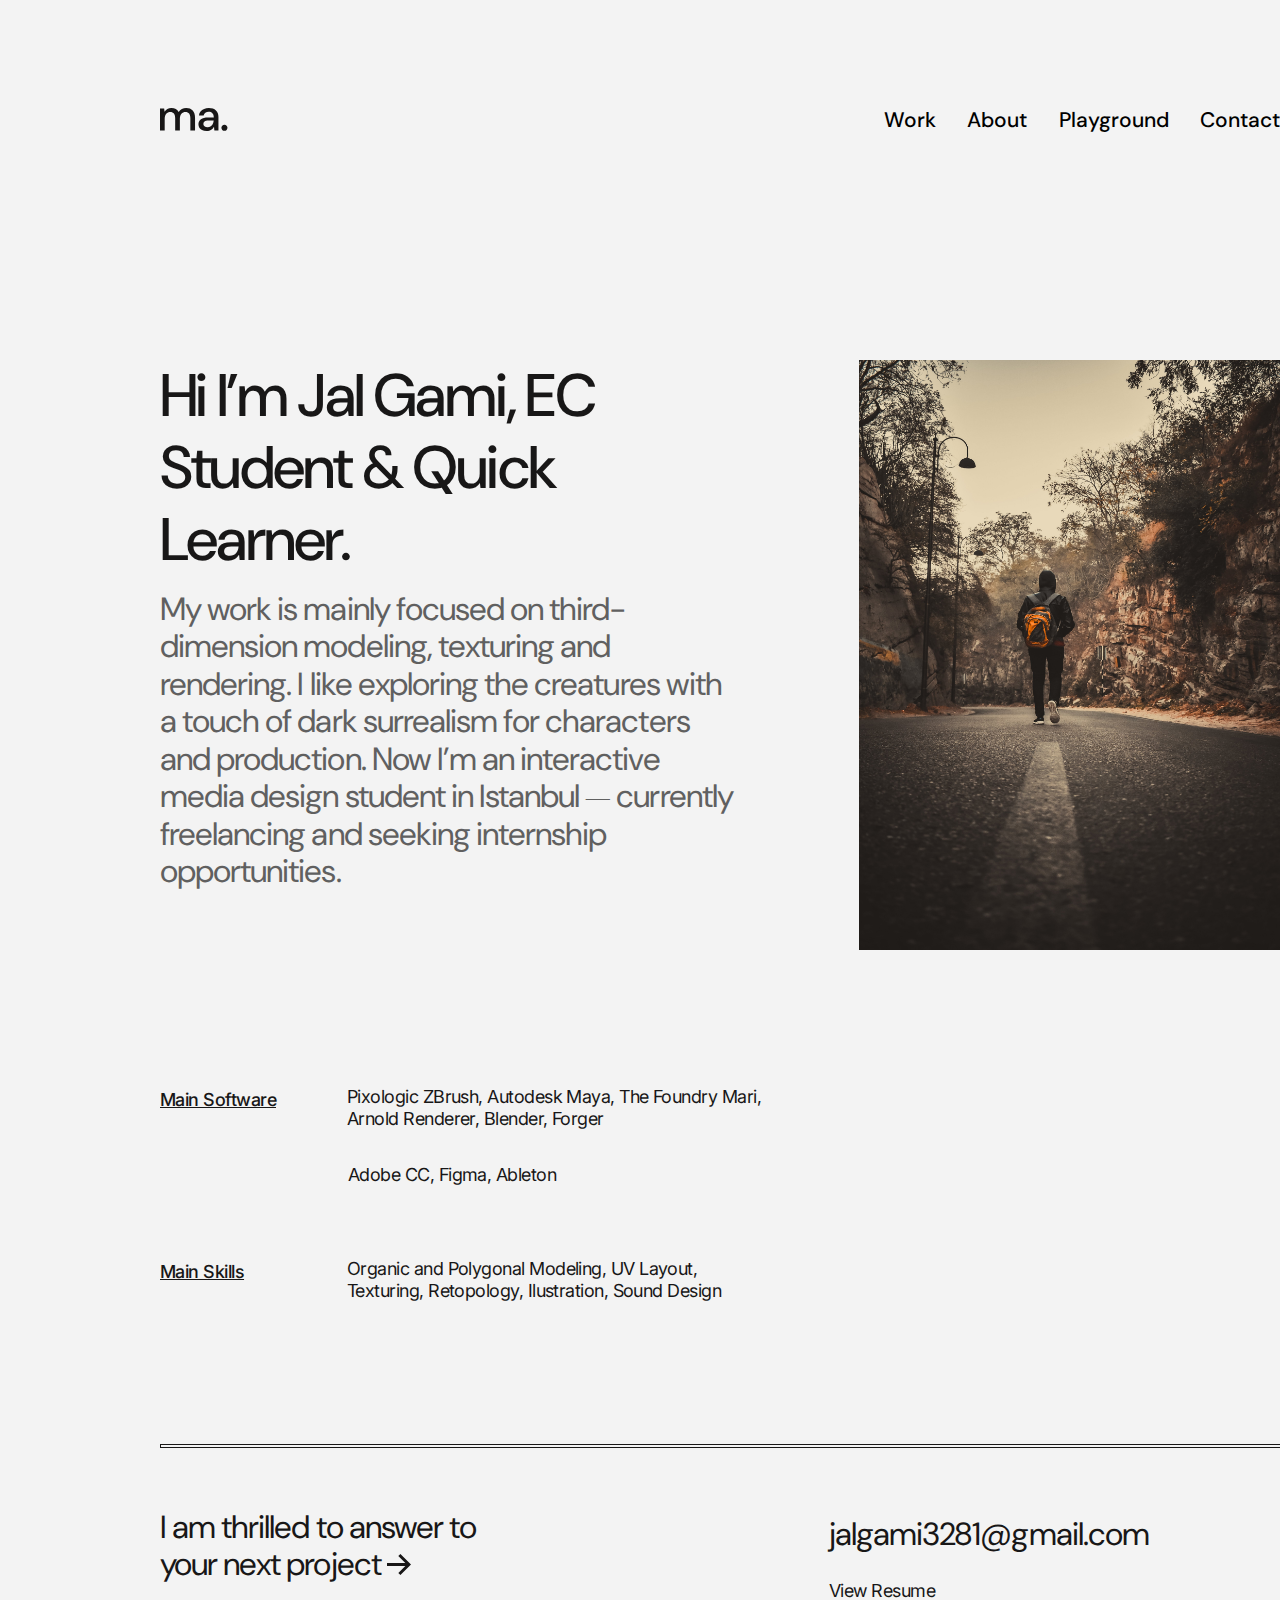
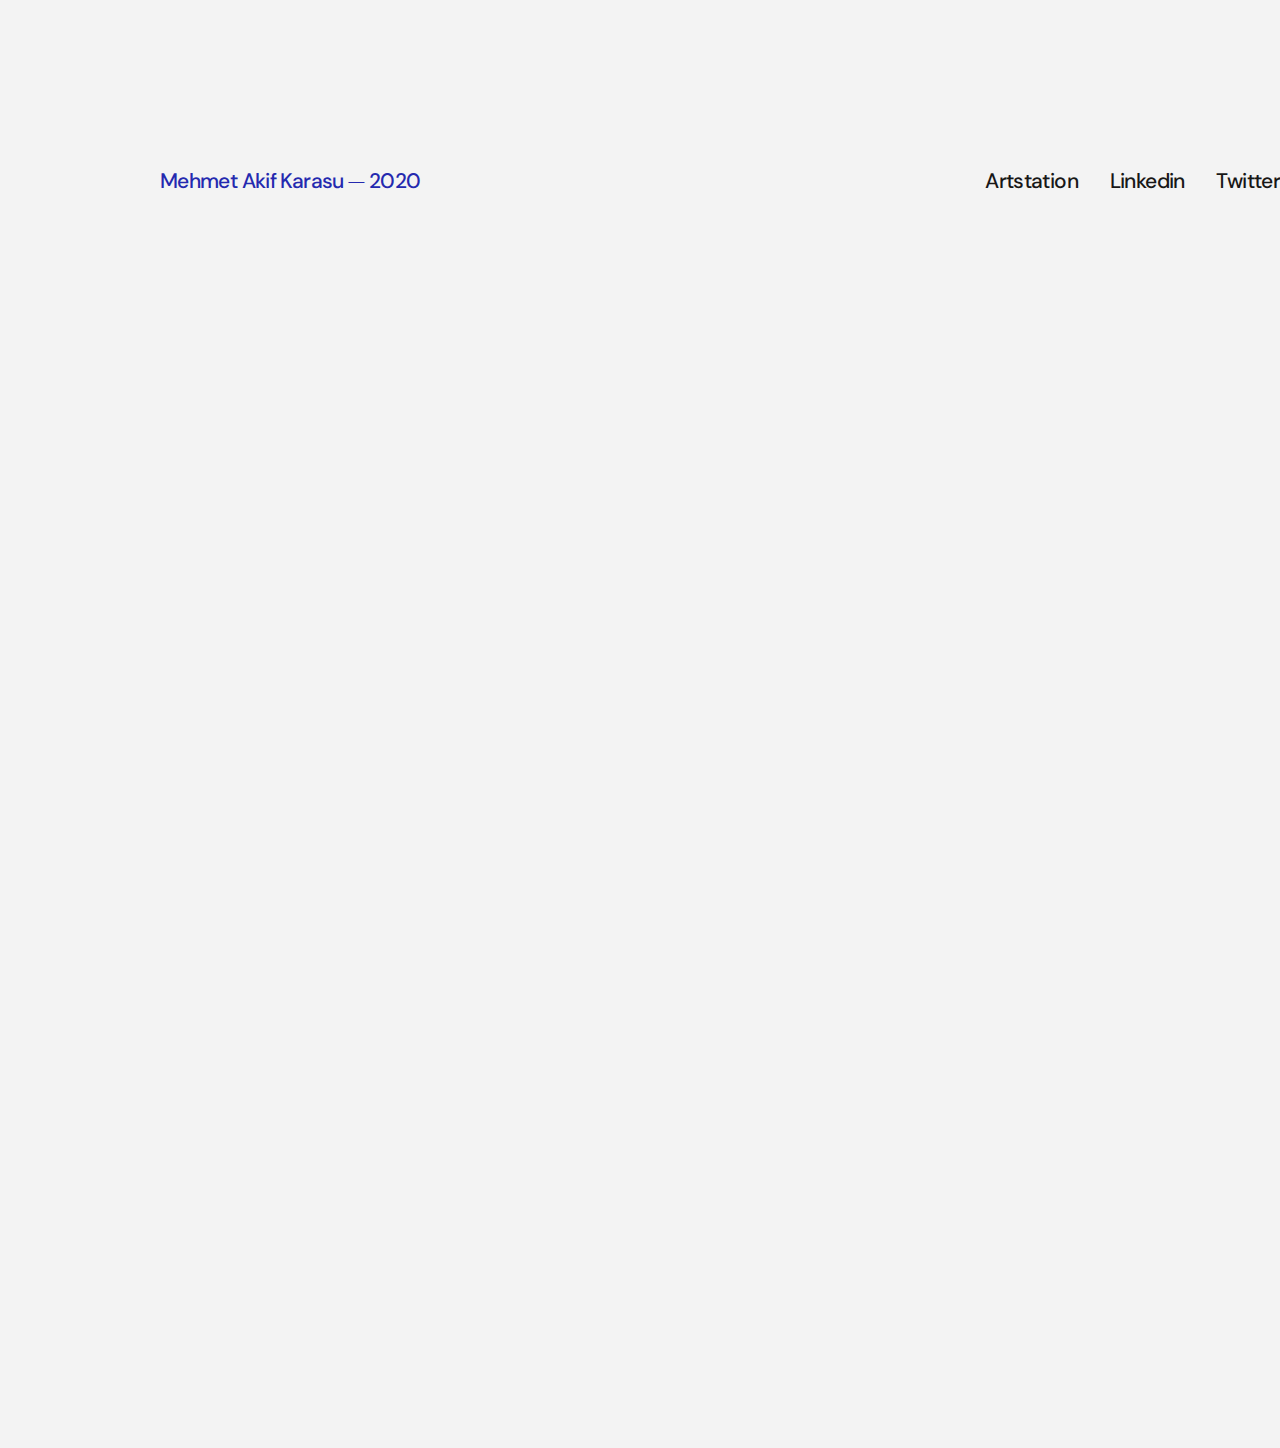
==== about.html @ daea24e1 "Add files via upload" ====
<!DOCTYPE html>
<html lang="en">
<head>
    <meta charset="UTF-8">
    <meta http-equiv="X-UA-Compatible" content="IE=edge">
    <meta name="viewport" content="width=device-width, initial-scale=1.0">
    <title>Portfolio-About-Page</title>
    <link rel="stylesheet" href="style_2.css">
</head>
<body>
    <!-- Navigation Bar -->
    <nav>
        
    <svg width="68" height="23" viewBox="0 0 68 23" fill="none" xmlns="http://www.w3.org/2000/svg">
    <path d="M0 22.4692V0.530769H4.15913L4.55734 3.62692C5.26528 2.50641 6.19445 1.62179 7.34484 0.973076C8.52474 0.324359 9.88162 0 11.4155 0C14.8962 0 17.315 1.37115 18.6718 4.11346C19.4683 2.84551 20.5302 1.84295 21.8575 1.10577C23.2144 0.36859 24.6745 0 26.2379 0C28.9812 0 31.1345 0.825641 32.6978 2.47692C34.2612 4.1282 35.0429 6.59038 35.0429 9.86346V22.4692H30.3528V10.35C30.3528 6.10385 28.7304 3.98077 25.4857 3.98077C23.8339 3.98077 22.477 4.6 21.4151 5.83846C20.3827 7.07692 19.8665 8.84615 19.8665 11.1462V22.4692H15.1764V10.35C15.1764 6.10385 13.5393 3.98077 10.2651 3.98077C8.64273 3.98077 7.3006 4.6 6.23869 5.83846C5.20628 7.07692 4.69008 8.84615 4.69008 11.1462V22.4692H0Z" fill="#181717"/>
    <path d="M46.636 23C44.7777 23 43.2438 22.6904 42.0344 22.0712C40.825 21.4519 39.9254 20.641 39.3354 19.6385C38.7455 18.6064 38.4505 17.4859 38.4505 16.2769C38.4505 14.1538 39.2764 12.4731 40.9283 11.2346C42.5801 9.99616 44.9399 9.37692 48.0076 9.37692H53.7596V8.97885C53.7596 7.26859 53.2877 5.9859 52.3438 5.13077C51.4293 4.27564 50.2347 3.84808 48.7598 3.84808C47.4619 3.84808 46.3263 4.17243 45.3529 4.82115C44.409 5.44038 43.8338 6.36923 43.6273 7.60769H38.9372C39.0847 6.01539 39.6156 4.65897 40.5301 3.53846C41.474 2.38846 42.6539 1.51859 44.0697 0.928846C45.5151 0.309615 47.0932 0 48.8041 0C51.8718 0 54.2463 0.810897 55.9277 2.43269C57.609 4.025 58.4497 6.20705 58.4497 8.97885V22.4692H54.3791L53.9809 18.7096C53.3614 19.9186 52.4617 20.9359 51.2819 21.7615C50.102 22.5872 48.5533 23 46.636 23ZM47.5652 19.1962C48.8336 19.1962 49.8955 18.9013 50.7509 18.3115C51.6358 17.6923 52.3143 16.8814 52.7862 15.8788C53.2877 14.8763 53.5974 13.7705 53.7154 12.5615H48.4944C46.636 12.5615 45.3086 12.8859 44.5122 13.5346C43.7453 14.1833 43.3618 14.9942 43.3618 15.9673C43.3618 16.9699 43.7305 17.766 44.468 18.3558C45.2349 18.916 46.2673 19.1962 47.5652 19.1962Z" fill="#181717"/>
    <path d="M64.4492 22.7346C63.5643 22.7346 62.8268 22.4545 62.2369 21.8942C61.6764 21.3045 61.3962 20.6115 61.3962 19.8154C61.3962 18.9897 61.6764 18.2968 62.2369 17.7365C62.8268 17.1468 63.5643 16.8519 64.4492 16.8519C65.3341 16.8519 66.0568 17.1468 66.6172 17.7365C67.1777 18.2968 67.4579 18.9897 67.4579 19.8154C67.4579 20.6115 67.1777 21.3045 66.6172 21.8942C66.0568 22.4545 65.3341 22.7346 64.4492 22.7346Z" fill="#181717"/>
    </svg>
    
        <div class="nav-links">
            <ul>
                <li>Work</li>
                <li>About</li>
                <li>Playground</li>
                <li>Contact</li>
            </ul>
        </div>
    </nav>

    <!-- section -->

    <section>
        <div class="about">
            <div id="a-1">
                Hi I’m Jal Gami, EC Student & Quick Learner.
            </div>
            <div id="a-2">My work is mainly focused on third-dimension modeling, texturing and rendering. I like exploring the creatures with a touch of dark surrealism for characters and production.

                Now I’m an interactive media design student in Istanbul ⏤ currently freelancing and seeking internship opportunities.</div>
            </div>
            <div id="a-3">
                <img src="/About_Img.jpg" alt="My self" height="590px" width="421px">
        </div>
        <div class="info">
            <div id="i-1">
                <u>Main Software</u> 
            </div>
            <div id="i-2">
                Pixologic ZBrush, Autodesk Maya, The Foundry Mari, Arnold Renderer, Blender, Forger
            </div>
            <div id="i-3">
                Adobe CC, Figma, Ableton
            </div>
            <div id="i-4">
                Main Skills
            </div>
            <div id="i-5">
                Organic and Polygonal Modeling, UV Layout, Texturing, Retopology, Ilustration, Sound Design
            </div>
        </div>

        <div class="contact">
            <hr id="seprator">
            <div id="c-1">
                I am thrilled to answer to your next project 
            
                <svg width="24" height="21" viewBox="0 0 24 21" fill="none" xmlns="http://www.w3.org/2000/svg">
                <path d="M-5.24032e-07 9.01154L-3.92898e-07 12.0115L18.3146 12.0115L11.3126 18.9462L13.4097 21L24 10.5115L13.4097 8.7741e-07L11.3126 2.1L18.3146 9.01154L-5.24032e-07 9.01154Z" fill="#181717"/>
                </svg>
            </div>
            <div id="c-2">
                jalgami3281@gmail.com
            </div>
            <div id="c-3">
                View Resume
            </div>
        </div>

        <!-- footer-part -->
        
        <footer>
            <div class="f1">
                Mehmet Akif Karasu ⏤ 2020
            </div>
            <div class="social">
                <ul>
                    <li>Artstation</li>
                    <li>Linkedin</li>
                    <li>Twitter</li>
                </ul>
            </div>
        </footer>
    </section>
</body>
</html>
---- style_2.css ----
@import url('https://fonts.googleapis.com/css2?family=DM+Sans:wght@500&display=swap');
@import url('https://fonts.googleapis.com/css2?family=Inter:wght@300;400;500&display=swap');


body{
    margin: 0px;
    padding: 0px;
    width: 1440px;
    height: 2688px;
    background-color: #F3F3F3;
}


nav{
    position: absolute;
    display: flex;
    justify-content: space-between;
    width: 1120px;
    height: 35px;
    top: 102px;
    right: 160px;
    bottom: 2551px;
    left: 160px;
    align-items: center;
    font-family: 'DM Sans', sans-serif; 
}

.nav-links ul{
    display: flex;
    list-style: none;
    gap: 31.35px;
    font-style: normal;
    font-weight: 500;
    font-size: 21px;
}


section{
    width: 1120px;
    height: 2044px;
    margin: 360px 160px 284px 160px;
}


.about{
    width: 1056px;
    height: 283.22px;
    padding: 0px 64px 1760.78px 0px;
}


#a-1{
    width: 480px;
    height: 199px;
    top: 360px;
    right: 800px;
    bottom: 1285px;
    left: 160px;
    font-family: 'DM Sans';
    font-style: normal;
    font-weight: 500;
    font-size: 60px;
    line-height: 120%;
    letter-spacing: -0.03em;
    color: #181717;
}


#a-2{
    position: absolute;
    width: 575px;
    height: 359px;
    left: 160px;
    top: 591px;
    right: 705px;
    bottom: 894px;
    font-family: 'DM Sans';
    font-style: normal;
    font-weight: 400;
    font-size: 32px;
    line-height: 117%;
    letter-spacing: -0.03em;
    color: #606060;
}


#a-3{
    position: absolute;
    width: 421px;
    height: 590px;
    left: 859px;
    top: 360px;
    right: 160px;
    bottom: 894px;
}


#i-1{
    position: absolute;
    width: 124px;
    height: 20px;
    left: 160px;
    right: 1156px;
    top: 1089px;
    bottom: 735px;
    font-family: 'Inter';
    font-style: normal;
    font-weight: 500;
    font-size: 18px;
    line-height: 121.5%;
    letter-spacing: -0.03em;
    color: #181717;
}


#i-2{
    position: absolute;
    width: 436px;
    height: 54px;
    left: 347px;
    right: 657px;
    top: 1086px;
    bottom: 704px;
    font-family: 'Inter';
    font-style: normal;
    font-weight: 400;
    font-size: 18px;
    line-height: 121.5%;
    letter-spacing: -0.03em;
    color: #181717;
}

#i-3{
    position: absolute;
    width: 213px;
    height: 22px;
    left: 348px;
    top: 1164px;
    right: 879px;
    bottom: 658px;
    font-family: 'Inter';
    font-style: normal;
    font-weight: 400;
    font-size: 18px;
    line-height: 121.5%;
    letter-spacing: -0.03em;
    color: #181717;
}

#i-4{
    position: absolute;
    width: 124px;
    height: 20px;
    left: 160px;
    top: 1261px;
    bottom: 563px;
    right: 1156px;
    font-family: 'Inter';
    font-style: normal;
    font-weight: 500;
    font-size: 18px;
    line-height: 121.5%;
    letter-spacing: -0.03em;
    text-decoration-line: underline;
    color: #181717;
}

#i-5{
    position: absolute;
    width: 401px;
    height: 44px;
    left: 347px;
    right: 692px;
    top: 1258px;
    bottom: 542px;
    font-family: 'Inter';
    font-style: normal;
    font-weight: 400;
    font-size: 18px;
    line-height: 121.5%;
    letter-spacing: -0.03em;
    color: #181717;
}

#seprator{
    position: absolute;
    width: 1120px;
    height: 2px;
    left: 160px;
    right: 400px;
    top: 1436px;
    bottom: 406px;
    border: 1.5px solid #181717;
}

#c-1{
    position: absolute;
    width: 347px;
    height: 71px;
    left: 160px;
    right: 933px;
    top: 1509px;
    bottom: 264px;
    font-family: 'DM Sans';
    font-style: normal;
    font-weight: 400;
    font-size: 32px;
    line-height: 117%;
    letter-spacing: -0.03em;
    color: #181717;
}

#c-2{
    position: absolute;
    width: 372px;
    height: 37px;
    left: 829px;
    right: 239px;
    top: 1516px;
    bottom: 291px;
    font-family: 'DM Sans';
    font-style: normal;
    font-weight: 400;
    font-size: 32px;
    line-height: 117%;
    letter-spacing: -0.03em;
    color: #181717;
}

#c-3{
    position: absolute;
    width: 110px;
    height: 22px;
    left: 829px;
    right: 501px;
    top: 1580px;
    bottom: 242px;
    font-family: 'Inter';
    font-style: normal;
    font-weight: 400;
    font-size: 18px;
    line-height: 121.5%;
    letter-spacing: -0.03em;
    color: #181717;
}

footer{
    position: absolute;
    display: flex;
    justify-content: space-between;
    width: 1120px;
    height: 20px;
    top: 1772px;
    right: 160px;
    bottom: 52px;
    left: 160px;
    align-items: center;
    font-family: 'DM Sans', sans-serif;
}


.f1{
    font-family: 'DM Sans';
    font-style: normal;
    font-weight: 500;
    font-size: 21px;
    line-height: 120%;
    letter-spacing: -0.03em;
    color: #2429AF;
}


.social ul{
    display: flex;
    list-style: none;
    gap: 31.74px;
    font-style: normal;
    font-weight: 500;
    font-size: 21px;
    line-height: 120%;
    letter-spacing: -0.03em;
    color: #181717;
}
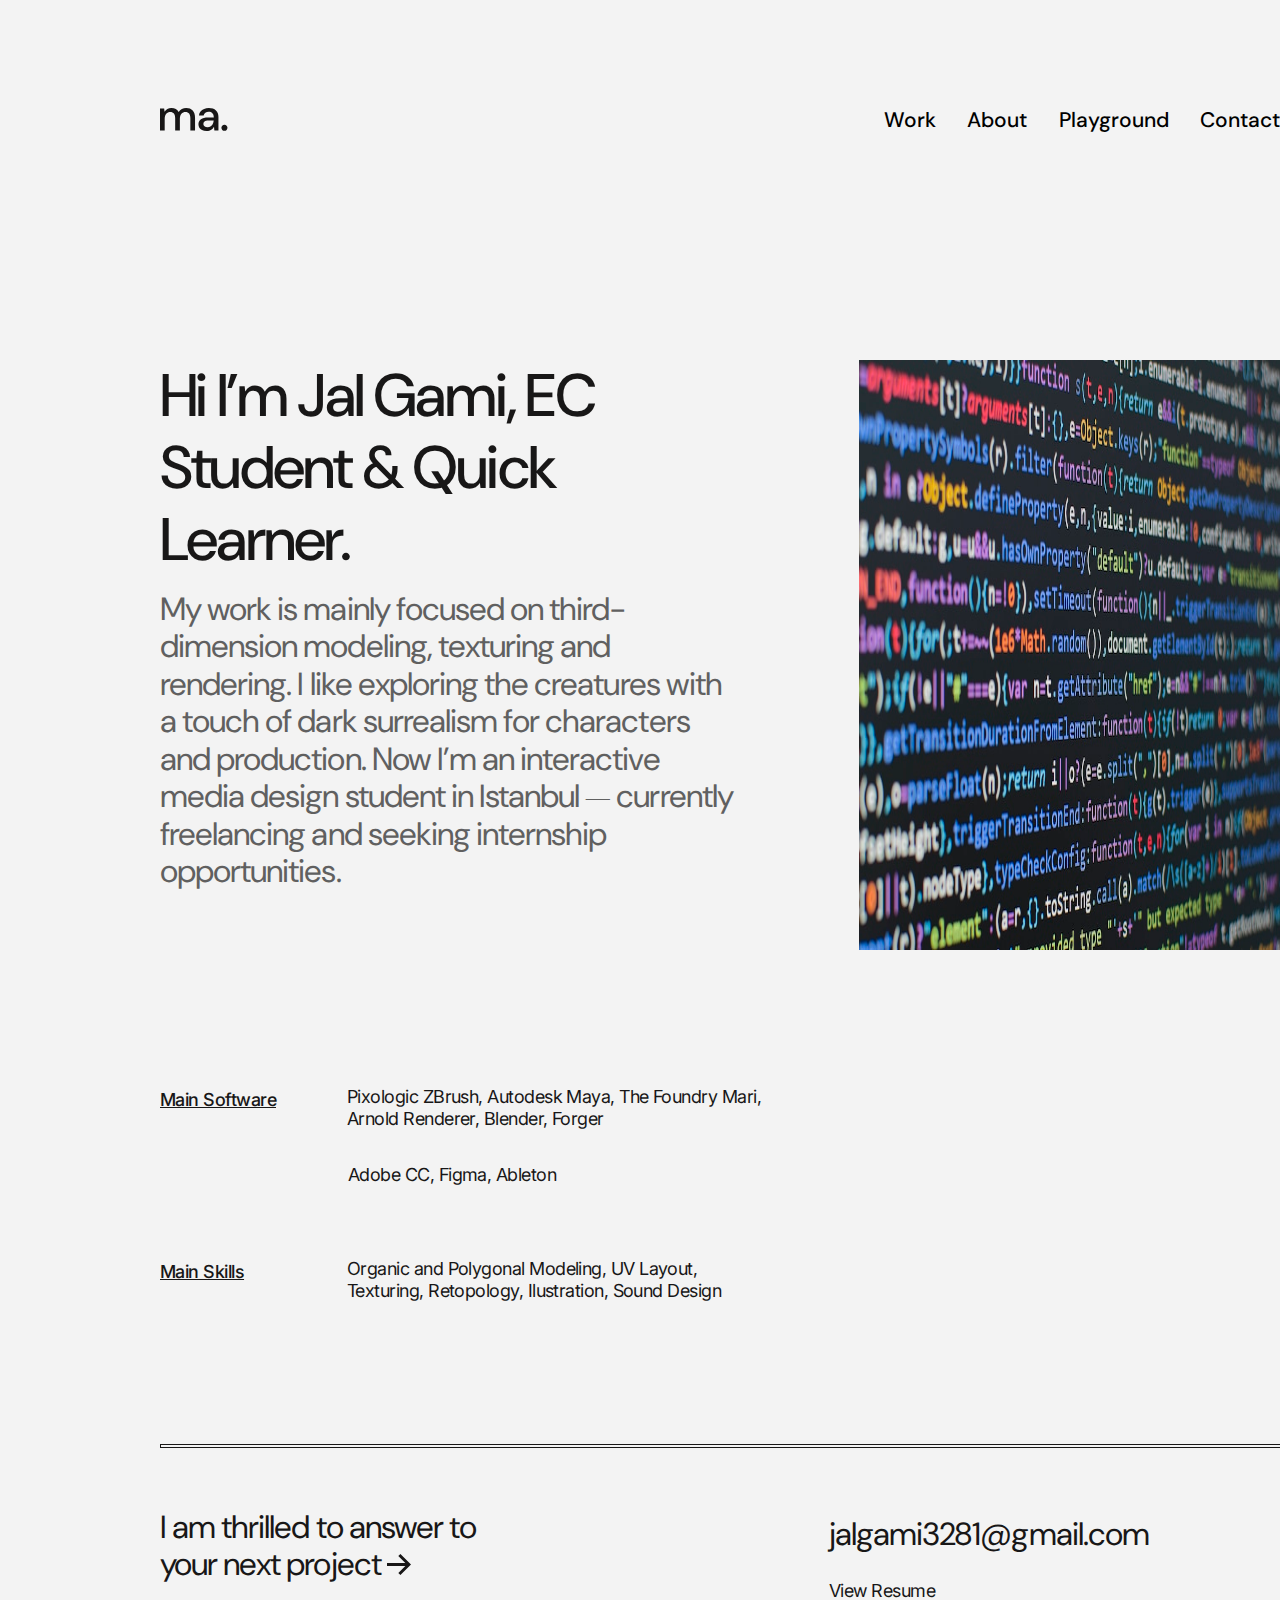
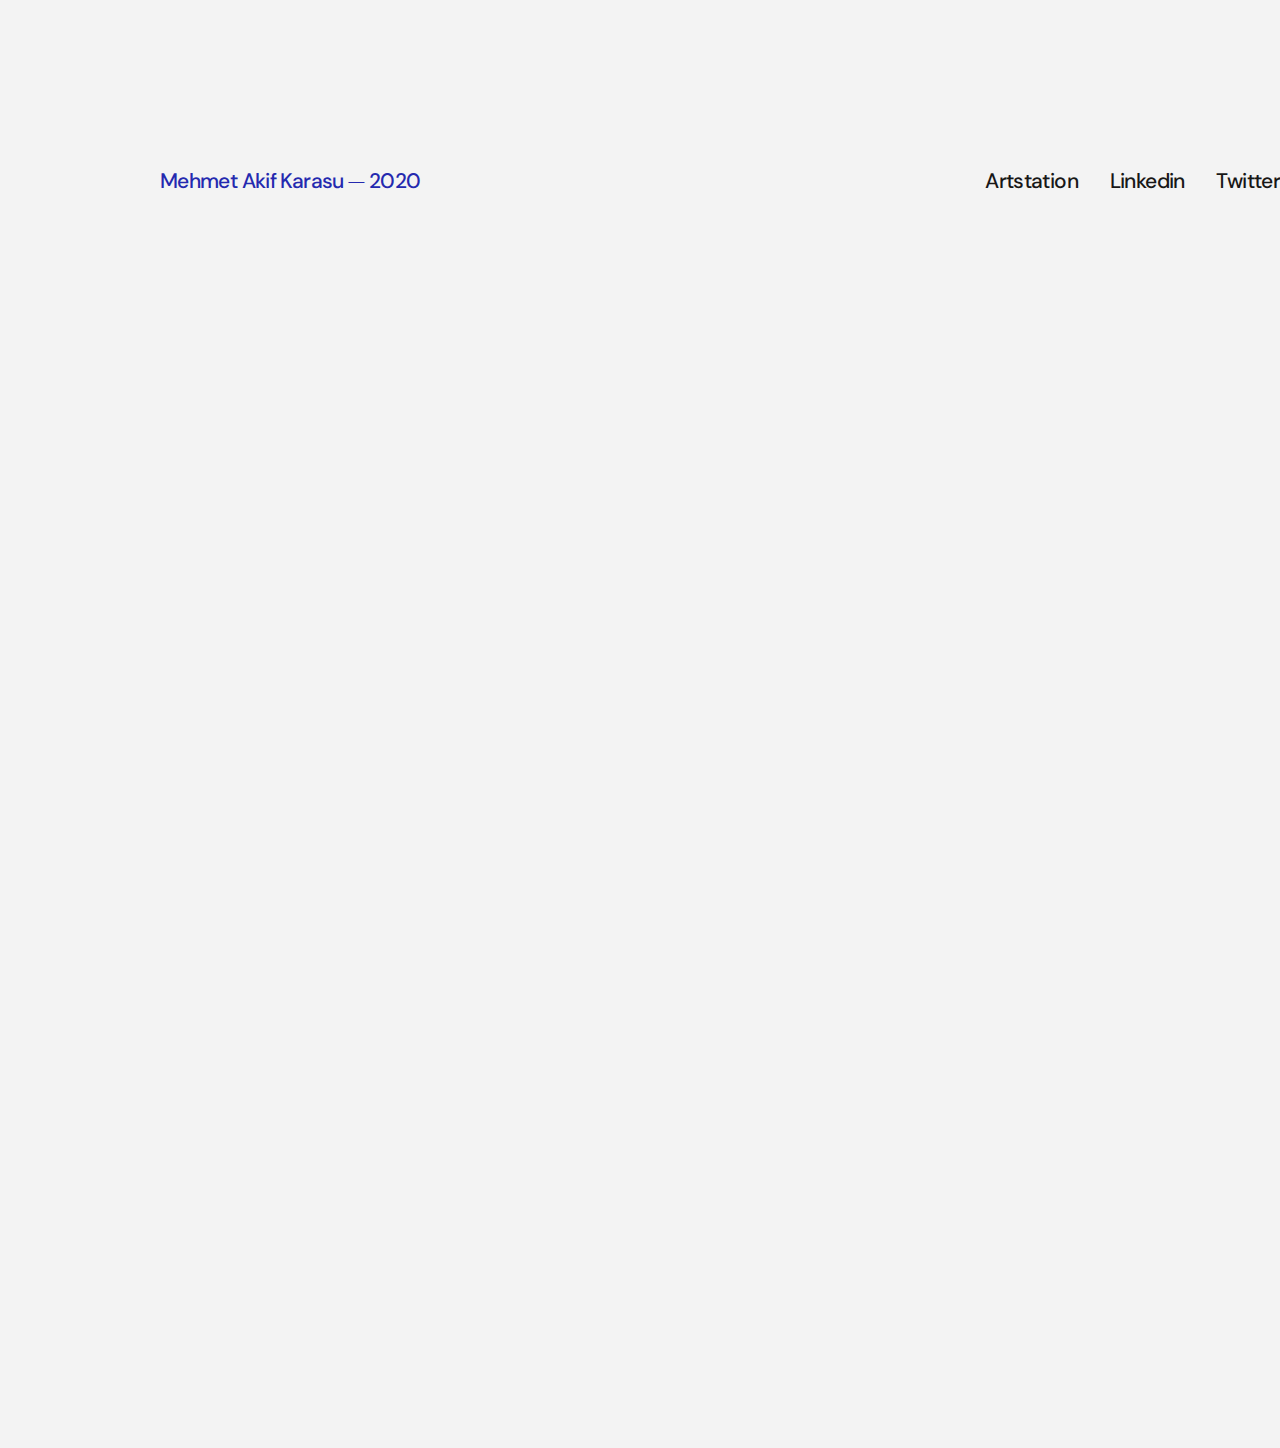
==== commit fd60a7af: "Add files via upload" ====
--- a/about.html
+++ b/about.html
@@ -39,7 +39,7 @@
                 Now I’m an interactive media design student in Istanbul ⏤ currently freelancing and seeking internship opportunities.</div>
             </div>
             <div id="a-3">
-                <img src="/About_Img.jpg" alt="My self" height="590px" width="421px">
+                <img src="/thumb-1.png" alt="My self" height="590px" width="421px">
         </div>
         <div class="info">
             <div id="i-1">
